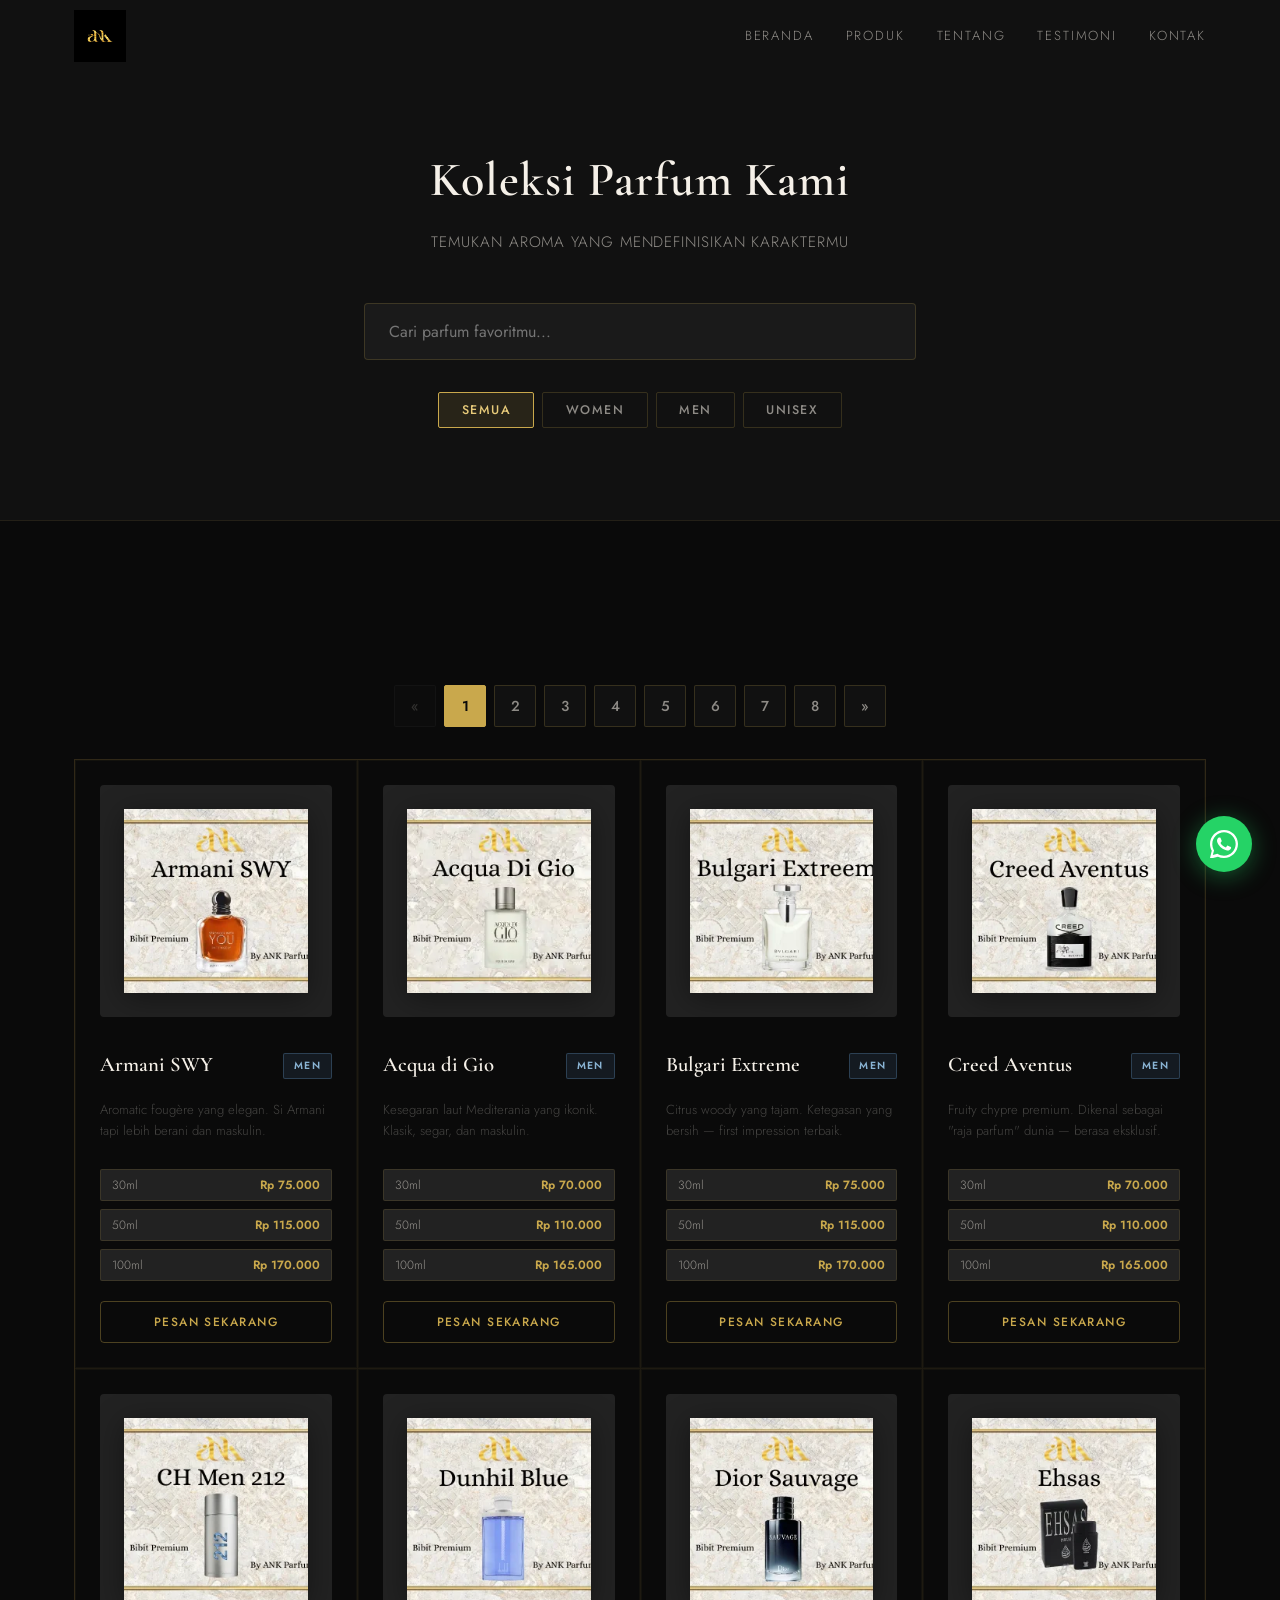
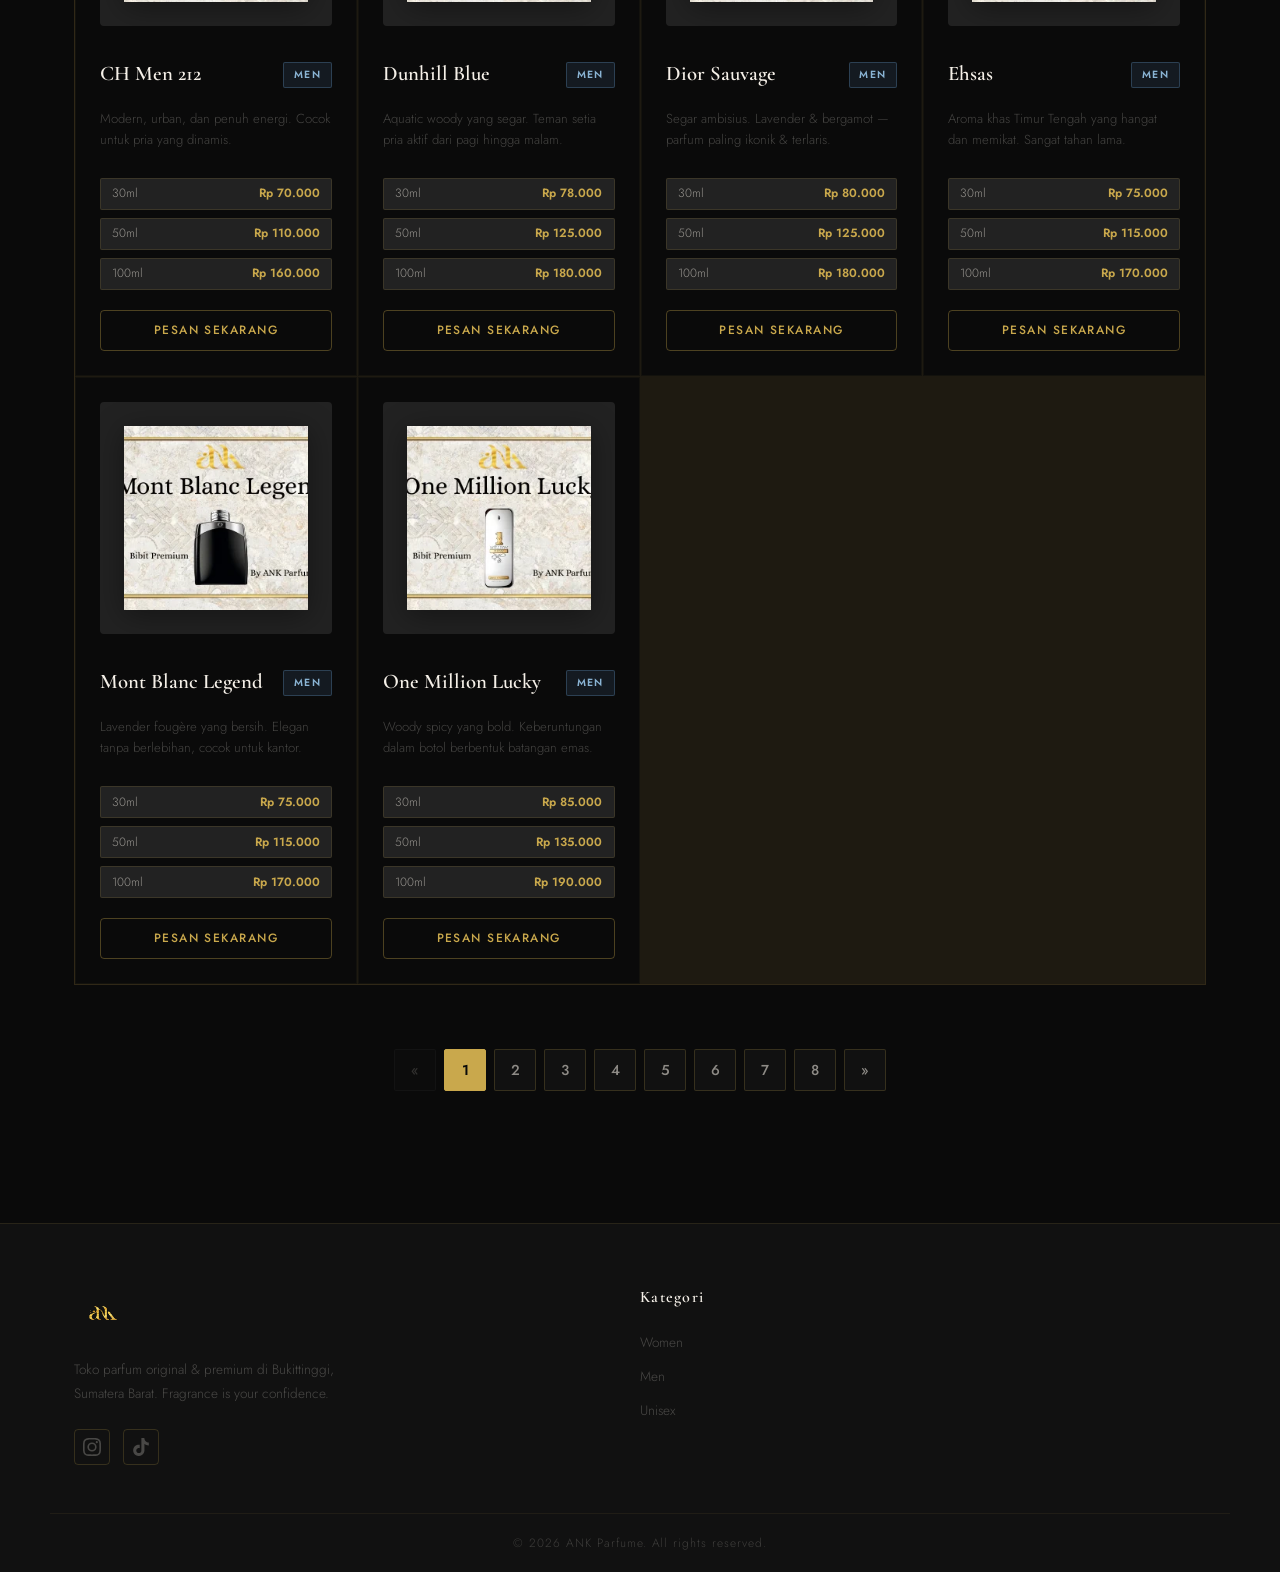
==== produk.html @ 5ca5bae2 "commit" ====
<!doctype html>
<html lang="id">
  <head>
    <meta charset="UTF-8" />
    <meta name="viewport" content="width=device-width, initial-scale=1.0" />
    <title>Katalog Produk | ANK Parfume Bukittinggi</title>
    <meta
      name="description"
      content="Katalog lengkap parfum original & premium di ANK Parfume Bukittinggi. Temukan aroma branded favoritmu untuk Pria, Wanita, dan Unisex. COD Bukittinggi!"
    />
    <meta
      name="keywords"
      content="katalog parfum bukittinggi, list harga parfum ank parfume, parfum pria bukittinggi, parfum wanita bukittinggi, parfum unisex bukittinggi, branded perfume bukittinggi"
    />
    <link rel="canonical" href="https://ank-parfume.netlify.app/produk.html" />

    <!-- Open Graph -->
    <meta property="og:type" content="website" />
    <meta property="og:title" content="Katalog Produk | ANK Parfume Bukittinggi" />
    <meta property="og:description" content="Koleksi lengkap parfum branded & premium. Cari aroma favoritmu dan pesan via WhatsApp hari ini!" />
    <meta property="og:url" content="https://ank-parfume.netlify.app/produk.html" />
    <meta property="og:image" content="https://ank-parfume.netlify.app/img/ankparfume.webp" />

    <!-- Structured Data: ItemList (Product Catalog) -->
    <script type="application/ld+json">
      {
        "@context": "https://schema.org",
        "@type": "ItemList",
        "name": "Koleksi Parfum ANK Parfume",
        "description": "Daftar parfum premium dan branded tersedia di Bukittinggi.",
        "url": "https://ank-parfume.netlify.app/produk.html",
        "numberOfItems": 74,
        "itemListElement": [
          {
            "@type": "ListItem",
            "position": 1,
            "name": "Parfum Pria"
          },
          {
            "@type": "ListItem",
            "position": 2,
            "name": "Parfum Wanita"
          },
          {
            "@type": "ListItem",
            "position": 3,
            "name": "Parfum Unisex"
          }
        ]
      }
    </script>

    <link rel="icon" href="img/ankparfume.webp" />

    <!-- Google Fonts -->
    <link rel="preconnect" href="https://fonts.googleapis.com" />
    <link rel="preconnect" href="https://fonts.gstatic.com" crossorigin />
    <link
      href="https://fonts.googleapis.com/css2?family=Cormorant+Garamond:ital,wght@0,300;0,400;0,600;0,700;1,300;1,400&family=Jost:wght@300;400;500;600&display=swap"
      rel="stylesheet"
    />

    <link rel="stylesheet" href="style.css" />
    <style>
      .catalog-hero {
        padding: 140px 0 60px;
        text-align: center;
        background: var(--black-2);
        border-bottom: 1px solid rgba(201, 168, 76, 0.1);
      }
      .search-container {
        max-width: 600px;
        margin: 2rem auto;
        padding: 0 24px;
        position: relative;
      }
      .search-input {
        width: 100%;
        padding: 1rem 1.5rem;
        background: var(--black-3);
        border: 1px solid rgba(201, 168, 76, 0.2);
        border-radius: var(--radius);
        color: var(--white);
        font-family: var(--font-body);
        font-size: 1rem;
        transition: all var(--transition);
      }
      .search-input:focus {
        outline: none;
        border-color: var(--gold);
        box-shadow: 0 0 15px rgba(201, 168, 76, 0.15);
      }
      .catalog-filters {
        justify-content: center;
        margin-bottom: 2rem;
      }
      .no-results {
        text-align: center;
        padding: 4rem 2rem;
        color: var(--white-mute);
        font-style: italic;
      }
      /* Ensure images fit well */
      .produk-card-img-wrapper {
        position: relative;
        width: 100%;
        aspect-ratio: 1/1;
        overflow: hidden;
        background: var(--black-4);
        margin-bottom: 1rem;
        border-radius: var(--radius);
      }
      .produk-img {
        width: 100%;
        height: 100%;
        object-fit: cover;
        transition: transform 0.6s cubic-bezier(0.4, 0, 0.2, 1);
      }
      .produk-card:hover .produk-img {
        transform: scale(1.1);
      }
    </style>
  </head>
  <body>
    <!-- ===== FLOATING WA BUTTON ===== -->
    <a
      href="https://wa.me/6282169856049?text=Halo%20ANK%20Parfume%2C%20saya%20ingin%20tanya%20tentang%20parfum%20yang%20tersedia."
      class="wa-float"
      target="_blank"
      rel="noopener"
      aria-label="Chat WhatsApp ANK Parfume"
    >
      <svg viewBox="0 0 24 24" fill="currentColor" aria-hidden="true">
        <path d="M17.472 14.382c-.297-.149-1.758-.867-2.03-.967-.273-.099-.471-.148-.67.15-.197.297-.767.966-.94 1.164-.173.199-.347.223-.644.075-.297-.15-1.255-.463-2.39-1.475-.883-.788-1.48-1.761-1.653-2.059-.173-.297-.018-.458.13-.606.134-.133.298-.347.446-.52.149-.174.198-.298.298-.497.099-.198.05-.371-.025-.52-.075-.149-.669-1.612-.916-2.207-.242-.579-.487-.5-.669-.51-.173-.008-.371-.01-.57-.01-.198 0-.52.074-.792.372-.272.297-1.04 1.016-1.04 2.479 0 1.462 1.065 2.875 1.213 3.074.149.198 2.096 3.2 5.077 4.487.709.306 1.262.489 1.694.625.712.227 1.36.195 1.871.118.571-.085 1.758-.719 2.006-1.413.248-.694.248-1.289.173-1.413-.074-.124-.272-.198-.57-.347z"/>
        <path d="M12 0C5.373 0 0 5.373 0 12c0 2.119.553 4.107 1.522 5.836L.057 23.882a.5.5 0 0 0 .608.61l6.163-1.595A11.945 11.945 0 0 0 12 24c6.627 0 12-5.373 12-12S18.627 0 12 0zm0 22c-1.93 0-3.73-.518-5.282-1.42l-.378-.22-3.918 1.014 1.04-3.797-.242-.39A9.951 9.951 0 0 1 2 12C2 6.477 6.477 2 12 2s10 4.477 10 10-4.477 10-10 10z"/>
      </svg>
    </a>

    <!-- ===== NAVBAR ===== -->
    <header class="navbar" id="navbar">
      <div class="nav-container">
        <a href="index.html" class="nav-logo" aria-label="ANK Parfume Home">
          <img src="img/ankparfume.webp" alt="ANK Parfume Logo" class="logo-img" width="90" height="90" />
        </a>
        <nav class="nav-links" id="navLinks" aria-label="Menu utama">
          <a href="index.html#beranda" class="nav-link">Beranda</a>
          <a href="produk.html" class="nav-link active-nav">Produk</a>
          <a href="index.html#tentang" class="nav-link">Tentang</a>
          <a href="index.html#testimoni" class="nav-link">Testimoni</a>
          <a href="index.html#kontak" class="nav-link">Kontak</a>
        </nav>
        <button class="hamburger" id="hamburger" aria-label="Toggle menu" aria-expanded="false">
          <span></span><span></span><span></span>
        </button>
      </div>
    </header>

    <main>
      <!-- Catalog Header -->
      <section class="catalog-hero">
        <div class="container">
          <h1 class="section-title reveal">Koleksi Parfum Kami</h1>
          <p class="section-sub reveal">Temukan aroma yang mendefinisikan karaktermu</p>
          
          <div class="search-container reveal">
            <input type="text" id="searchInput" class="search-input" placeholder="Cari parfum favoritmu..." aria-label="Cari produk" />
          </div>

          <div class="filter-tabs catalog-filters reveal" role="tablist">
            <button class="tab active" data-filter="all" role="tab" aria-selected="true">Semua</button>
            <button class="tab" data-filter="women" role="tab" aria-selected="false">Women</button>
            <button class="tab" data-filter="men" role="tab" aria-selected="false">Men</button>
            <button class="tab" data-filter="unisex" role="tab" aria-selected="false">Unisex</button>
          </div>
        </div>
      </section>

      <!-- Products Grid -->
      <section class="produk">
        <div class="container">
          <div id="paginationContainer" class="pagination-container reveal"></div>
          <div class="produk-grid" id="produkGrid">
            <!-- Injected by products.js & script.js -->
          </div>
          <div id="paginationContainer" class="pagination-container reveal"></div>
        </div>
      </section>
    </main>

    <!-- ===== FOOTER ===== -->
    <footer class="footer">
      <div class="container footer-inner">
        <div class="footer-brand">
          <img src="img/ankparfume.webp" alt="ANK Parfume Logo" class="logo-img footer-logo-img" width="80" height="80" />
          <p>Toko parfum original & premium di Bukittinggi, Sumatera Barat. Fragrance is your confidence.</p>
          <div class="footer-sosmed">
            <a href="https://instagram.com/ANK_Parfume" target="_blank" rel="noopener"><svg viewBox="0 0 24 24" fill="currentColor" width="18" height="18"><path d="M12 2.163c3.204 0 3.584.012 4.85.07 3.252.148 4.771 1.691 4.919 4.919.058 1.265.069 1.645.069 4.849 0 3.205-.012 3.584-.069 4.849-.149 3.225-1.664 4.771-4.919 4.919-1.266.058-1.644.07-4.85.07-3.204 0-3.584-.012-4.849-.07-3.26-.149-4.771-1.699-4.919-4.92-.058-1.265-.07-1.644-.07-4.849 0-3.204.013-3.583.07-4.849.149-3.227 1.664-4.771 4.919-4.919 1.266-.057 1.645-.069 4.849-.069zM12 0C8.741 0 8.333.014 7.053.072 2.695.272.273 2.69.073 7.052.014 8.333 0 8.741 0 12c0 3.259.014 3.668.072 4.948.2 4.358 2.618 6.78 6.98 6.98C8.333 23.986 8.741 24 12 24c3.259 0 3.668-.014 4.948-.072 4.354-.2 6.782-2.618 6.979-6.98.059-1.28.073-1.689.073-4.948 0-3.259-.014-3.667-.072-4.947-.196-4.354-2.617-6.78-6.979-6.98C15.668.014 15.259 0 12 0zm0 5.838a6.162 6.162 0 1 0 0 12.324 6.162 6.162 0 0 0 0-12.324zM12 16a4 4 0 1 1 0-8 4 4 0 0 1 0 8zm6.406-11.845a1.44 1.44 0 1 0 0 2.881 1.44 1.44 0 0 0 0-2.881z"/></svg></a>
            <a href="https://www.tiktok.com/@ank_parfume" target="_blank" rel="noopener"><svg viewBox="0 0 24 24" fill="currentColor" width="18" height="18"><path d="M12.525.02c1.31-.02 2.61-.01 3.91-.02.08 1.53.63 3.09 1.75 4.17 1.12 1.11 2.7 1.62 4.24 1.79v4.03c-1.44-.05-2.89-.35-4.2-.97-.57-.26-1.1-.59-1.62-.93-.01 2.92.01 5.84-.02 8.75-.08 1.4-.54 2.79-1.35 3.94-1.31 1.92-3.58 3.17-5.91 3.21-1.43.08-2.86-.31-4.08-1.03-2.02-1.19-3.44-3.37-3.65-5.71-.02-.5-.03-1-.01-1.49.18-1.9 1.12-3.72 2.58-4.96 1.66-1.44 3.98-2.13 6.15-1.72.02 1.48-.04 2.96-.04 4.44-.99-.32-2.15-.23-3.02.37-.63.41-1.11 1.04-1.36 1.75-.21.51-.15 1.07-.14 1.61.24 1.64 1.82 3.02 3.5 2.87 1.12-.01 2.19-.66 2.77-1.61.19-.33.4-.67.41-1.06.1-1.79.06-3.57.07-5.36.01-4.03-.01-8.05.02-12.07z"/></svg></a>
          </div>
        </div>
        <div class="footer-links">
          <h4>Kategori</h4>
          <nav>
            <a href="produk.html?filter=women">Women</a>
            <a href="produk.html?filter=men">Men</a>
            <a href="produk.html?filter=unisex">Unisex</a>
          </nav>
        </div>
      </div>
      <div class="footer-bottom">
        <p>© <span id="year"></span> ANK Parfume. All rights reserved.</p>
      </div>
    </footer>

    <!-- Scripts -->
    <script src="products.js"></script>
    <script src="script.js"></script>
  </body>
</html>
---- style.css ----
/* =====================================================
   ANK PARFUME — style.css
   Dark Luxury Aesthetic: Black × Gold
   Fonts: Cormorant Garamond (display) + Jost (body)
   ===================================================== */

/* ---------- CSS RESET & VARIABLES ---------- */
*,
*::before,
*::after {
  box-sizing: border-box;
  margin: 0;
  padding: 0;
}

:root {
  --black: #0a0a0a;
  --black-2: #111111;
  --black-3: #1a1a1a;
  --black-4: #222222;
  --gold: #c9a84c;
  --gold-light: #e8cb7a;
  --gold-dim: #8a7035;
  --gold-pale: rgba(201, 168, 76, 0.12);
  --white: #f5f0e8;
  --white-dim: rgba(245, 240, 232, 0.55);
  --white-mute: rgba(245, 240, 232, 0.25);
  --text: #d4cbbf;
  --radius: 4px;
  --transition: 0.35s cubic-bezier(0.4, 0, 0.2, 1);
  --font-display: "Cormorant Garamond", serif;
  --font-body: "Jost", sans-serif;
  --nav-h: 72px;
}

html {
  scroll-behavior: smooth;
  font-size: 16px;
}

body {
  background-color: var(--black);
  color: var(--text);
  font-family: var(--font-body);
  font-weight: 300;
  line-height: 1.7;
  overflow-x: hidden;
  -webkit-font-smoothing: antialiased;
}

img {
  display: block;
  max-width: 100%;
  height: auto;
}
a {
  color: inherit;
  text-decoration: none;
}
ul {
  list-style: none;
}
button {
  font-family: var(--font-body);
  cursor: pointer;
  border: none;
  background: none;
}

/* ---------- CONTAINER ---------- */
.container {
  width: 100%;
  max-width: 1180px;
  margin: 0 auto;
  padding: 0 24px;
}

/* ---------- SECTION TITLES ---------- */
.section-title {
  font-family: var(--font-display);
  font-size: clamp(2rem, 4vw, 3rem);
  font-weight: 600;
  color: var(--white);
  letter-spacing: 0.02em;
  margin-bottom: 0.5rem;
}
.section-sub {
  color: var(--white-dim);
  font-size: 0.95rem;
  letter-spacing: 0.06em;
  text-transform: uppercase;
  margin-bottom: 3rem;
}

/* ============================================================
   NAVBAR
   ============================================================ */
.navbar {
  position: fixed;
  top: 0;
  left: 0;
  right: 0;
  z-index: 900;
  height: var(--nav-h);
  transition:
    background var(--transition),
    box-shadow var(--transition);
}
.navbar.scrolled {
  background: rgba(10, 10, 10, 0.92);
  backdrop-filter: blur(16px);
  -webkit-backdrop-filter: blur(16px);
  box-shadow: 0 1px 0 rgba(201, 168, 76, 0.18);
}
.nav-container {
  max-width: 1180px;
  margin: 0 auto;
  padding: 0 24px;
  height: 100%;
  display: flex;
  align-items: center;
  gap: 2rem;
}
.nav-logo {
  flex-shrink: 0;
  display: flex;
  align-items: center;
}
.logo-img {
  height: 52px;
  width: auto;
  object-fit: contain;
  mix-blend-mode: lighten;
  transition:
    opacity var(--transition),
    transform var(--transition);
  display: block;
}
.nav-logo:hover .logo-img {
  opacity: 0.85;
  transform: scale(1.03);
}
.footer-logo-img {
  height: 58px;
  margin-bottom: 0.75rem;
}

.logo-ank {
  font-family: var(--font-display);
  font-weight: 700;
  font-size: 1.6rem;
  letter-spacing: 0.12em;
  background: linear-gradient(
    135deg,
    var(--gold-light),
    var(--gold),
    var(--gold-dim)
  );
  -webkit-background-clip: text;
  -webkit-text-fill-color: transparent;
  background-clip: text;
}
.logo-parfume {
  font-family: var(--font-body);
  font-weight: 300;
  font-size: 0.9rem;
  letter-spacing: 0.25em;
  text-transform: uppercase;
  color: var(--white-dim);
}
.nav-links {
  display: flex;
  align-items: center;
  gap: 2rem;
  margin-left: auto;
}
.nav-link {
  font-size: 0.82rem;
  letter-spacing: 0.14em;
  text-transform: uppercase;
  color: var(--white-dim);
  position: relative;
  transition: color var(--transition);
}
.nav-link::after {
  content: "";
  position: absolute;
  bottom: -4px;
  left: 0;
  width: 0;
  height: 1px;
  background: var(--gold);
  transition: width var(--transition);
}
.nav-link:hover {
  color: var(--gold-light);
}
.nav-link:hover::after {
  width: 100%;
}

.btn-wa-nav {
  display: flex;
  align-items: center;
  gap: 0.5rem;
  background: var(--gold);
  color: var(--black);
  font-size: 0.78rem;
  font-weight: 600;
  letter-spacing: 0.1em;
  text-transform: uppercase;
  padding: 0.55rem 1.2rem;
  border-radius: var(--radius);
  transition:
    background var(--transition),
    transform var(--transition);
  white-space: nowrap;
}
.btn-wa-nav:hover {
  background: var(--gold-light);
  transform: translateY(-1px);
}

/* Hamburger */
.hamburger {
  display: none;
  flex-direction: column;
  gap: 5px;
  padding: 4px;
  margin-left: auto;
}
.hamburger span {
  display: block;
  width: 24px;
  height: 1.5px;
  background: var(--gold);
  transition: var(--transition);
}
.hamburger.open span:nth-child(1) {
  transform: translateY(6.5px) rotate(45deg);
}
.hamburger.open span:nth-child(2) {
  opacity: 0;
}
.hamburger.open span:nth-child(3) {
  transform: translateY(-6.5px) rotate(-45deg);
}

/* ============================================================
   HERO
   ============================================================ */
.hero {
  position: relative;
  min-height: 100svh;
  display: flex;
  align-items: center;
  justify-content: center;
  overflow: hidden;
  padding: var(--nav-h) 24px 80px;
}
.hero-bg {
  position: absolute;
  inset: 0;
  pointer-events: none;
}
.hero-orb {
  position: absolute;
  border-radius: 50%;
  filter: blur(80px);
  opacity: 0.35;
}
.hero-orb-1 {
  width: 55vw;
  height: 55vw;
  top: -10%;
  left: -15%;
  background: radial-gradient(circle, #3b2a0a 0%, transparent 70%);
}
.hero-orb-2 {
  width: 45vw;
  height: 45vw;
  bottom: -10%;
  right: -10%;
  background: radial-gradient(circle, #1e1205 0%, transparent 70%);
}
.hero-grain {
  position: absolute;
  inset: 0;
  background-image: url("data:image/svg+xml,%3Csvg viewBox='0 0 256 256' xmlns='http://www.w3.org/2000/svg'%3E%3Cfilter id='noise'%3E%3CfeTurbulence type='fractalNoise' baseFrequency='0.9' numOctaves='4' stitchTiles='stitch'/%3E%3C/filter%3E%3Crect width='100%25' height='100%25' filter='url(%23noise)' opacity='0.04'/%3E%3C/svg%3E");
  background-size: 200px 200px;
  opacity: 0.5;
}

.hero-content {
  position: relative;
  z-index: 2;
  text-align: center;
  max-width: 800px;
}
.hero-eyebrow {
  font-size: 0.78rem;
  letter-spacing: 0.3em;
  text-transform: uppercase;
  color: var(--gold);
  margin-bottom: 1.5rem;
}
.hero-title {
  font-family: var(--font-display);
  font-size: clamp(2.8rem, 7vw, 5.5rem);
  font-weight: 600;
  line-height: 1.1;
  color: var(--white);
  letter-spacing: -0.01em;
  margin-bottom: 1.5rem;
}
.hero-title em {
  font-style: italic;
  background: linear-gradient(135deg, var(--gold-light), var(--gold));
  -webkit-background-clip: text;
  -webkit-text-fill-color: transparent;
  background-clip: text;
}
.hero-sub {
  font-size: 1rem;
  line-height: 1.8;
  color: var(--white-dim);
  margin-bottom: 2.5rem;
  max-width: 560px;
  margin-left: auto;
  margin-right: auto;
}
.hero-cta {
  display: flex;
  gap: 1rem;
  justify-content: center;
  flex-wrap: wrap;
}

/* Buttons */
.btn-primary {
  display: inline-block;
  background: linear-gradient(135deg, var(--gold-light), var(--gold));
  color: var(--black);
  font-family: var(--font-body);
  font-size: 0.82rem;
  font-weight: 600;
  letter-spacing: 0.14em;
  text-transform: uppercase;
  padding: 0.85rem 2.2rem;
  border-radius: var(--radius);
  transition:
    transform var(--transition),
    box-shadow var(--transition);
  box-shadow: 0 4px 24px rgba(201, 168, 76, 0.25);
}
.btn-primary:hover {
  transform: translateY(-2px);
  box-shadow: 0 8px 32px rgba(201, 168, 76, 0.4);
}
.btn-outline {
  display: inline-flex;
  align-items: center;
  gap: 0.5rem;
  border: 1px solid rgba(201, 168, 76, 0.4);
  color: var(--gold-light);
  font-size: 0.82rem;
  font-weight: 500;
  letter-spacing: 0.14em;
  text-transform: uppercase;
  padding: 0.85rem 2.2rem;
  border-radius: var(--radius);
  transition:
    border-color var(--transition),
    background var(--transition),
    transform var(--transition);
}
.btn-outline:hover {
  border-color: var(--gold);
  background: var(--gold-pale);
  transform: translateY(-2px);
}

.hero-scroll-hint {
  position: absolute;
  bottom: 2rem;
  left: 50%;
  transform: translateX(-50%);
  display: flex;
  flex-direction: column;
  align-items: center;
  gap: 0.5rem;
  opacity: 0.4;
}
.hero-scroll-hint span {
  font-size: 0.65rem;
  letter-spacing: 0.25em;
  text-transform: uppercase;
  color: var(--gold);
}
.scroll-line {
  width: 1px;
  height: 40px;
  background: linear-gradient(to bottom, var(--gold), transparent);
  animation: scrollPulse 2s ease-in-out infinite;
}
@keyframes scrollPulse {
  0%,
  100% {
    opacity: 1;
    transform: scaleY(1);
  }
  50% {
    opacity: 0.3;
    transform: scaleY(0.5);
  }
}

/* ============================================================
   USP
   ============================================================ */
.usp {
  padding: 100px 0;
  background: var(--black-2);
  border-top: 1px solid rgba(201, 168, 76, 0.08);
  border-bottom: 1px solid rgba(201, 168, 76, 0.08);
}
.usp-grid {
  display: grid;
  grid-template-columns: repeat(auto-fit, minmax(220px, 1fr));
  gap: 1.5px;
  background: rgba(201, 168, 76, 0.08);
  border: 1px solid rgba(201, 168, 76, 0.08);
}
.usp-card {
  background: var(--black-2);
  padding: 2.5rem 2rem;
  text-align: center;
  transition: background var(--transition);
  position: relative;
  overflow: hidden;
}
.usp-card::before {
  content: "";
  position: absolute;
  top: 0;
  left: 0;
  right: 0;
  height: 1px;
  background: linear-gradient(90deg, transparent, var(--gold), transparent);
  transform: scaleX(0);
  transition: transform 0.5s ease;
}
.usp-card:hover {
  background: var(--black-3);
}
.usp-card:hover::before {
  transform: scaleX(1);
}
.usp-icon {
  font-size: 1.8rem;
  color: var(--gold);
  margin-bottom: 1rem;
  display: block;
  transition: transform var(--transition);
}
.usp-card:hover .usp-icon {
  transform: scale(1.2) rotate(15deg);
}
.usp-card h3 {
  font-family: var(--font-display);
  font-size: 1.35rem;
  font-weight: 600;
  color: var(--white);
  margin-bottom: 0.75rem;
}
.usp-card p {
  font-size: 0.88rem;
  color: var(--white-dim);
  line-height: 1.7;
}

/* ============================================================
   PRODUK
   ============================================================ */
.produk {
  padding: 100px 0;
  background: var(--black);
}

.filter-tabs {
  display: flex;
  gap: 0.5rem;
  margin-bottom: 3rem;
  flex-wrap: wrap;
}
.tab {
  padding: 0.5rem 1.4rem;
  font-size: 0.78rem;
  font-weight: 500;
  letter-spacing: 0.12em;
  text-transform: uppercase;
  color: var(--white-dim);
  border: 1px solid rgba(201, 168, 76, 0.2);
  border-radius: 2px;
  transition: all var(--transition);
}
.tab:hover,
.tab.active {
  background: var(--gold-pale);
  border-color: var(--gold);
  color: var(--gold-light);
}

.produk-grid {
  display: grid;
  grid-template-columns: repeat(auto-fill, minmax(280px, 1fr));
  gap: 1px;
  background: rgba(201, 168, 76, 0.1);
  border: 1px solid rgba(201, 168, 76, 0.1);
}

/* Product Card */
.produk-card {
  background: var(--black);
  padding: 1.5rem;
  display: flex;
  flex-direction: column;
  gap: 1.25rem;
  transition: all var(--transition);
  position: relative;
  overflow: hidden;
  border: 1px solid rgba(201, 168, 76, 0.05);
}

.produk-card-img-wrapper {
  position: relative;
  width: 100%;
  aspect-ratio: 1/1;
  overflow: hidden;
  background: var(--black-2);
  border-radius: 4px;
}

.produk-img {
  width: 100%;
  height: 100%;
  object-fit: contain; /* Contain to keep the aesthetic of the perfume bottles */
  padding: 1.5rem;
  transition: transform 0.6s cubic-bezier(0.4, 0, 0.2, 1);
  filter: drop-shadow(0 5px 15px rgba(0,0,0,0.4));
}

.produk-card:hover .produk-img {
  transform: scale(1.1);
}
.produk-card::after {
  content: "";
  position: absolute;
  inset: 0;
  background: linear-gradient(135deg, rgba(201, 168, 76, 0.04), transparent);
  opacity: 0;
  transition: opacity var(--transition);
}
.produk-card:hover {
  background: var(--black-3);
}
.produk-card:hover::after {
  opacity: 1;
}

@keyframes cardIn {
  to {
    opacity: 1;
    transform: translateY(0);
  }
}

.produk-card-header {
  display: flex;
  justify-content: space-between;
  align-items: flex-start;
  gap: 1rem;
}
.produk-badge {
  font-size: 0.65rem;
  font-weight: 600;
  letter-spacing: 0.14em;
  text-transform: uppercase;
  padding: 0.2rem 0.6rem;
  border-radius: 2px;
  flex-shrink: 0;
}
.badge-women {
  background: rgba(201, 168, 76, 0.12);
  color: var(--gold);
  border: 1px solid rgba(201, 168, 76, 0.3);
}
.badge-men {
  background: rgba(100, 150, 200, 0.12);
  color: #8ab4d4;
  border: 1px solid rgba(100, 150, 200, 0.3);
}
.badge-unisex {
  background: rgba(150, 200, 130, 0.12);
  color: #a8d4a0;
  border: 1px solid rgba(150, 200, 130, 0.3);
}

.produk-name {
  font-family: var(--font-display);
  font-size: 1.3rem;
  font-weight: 600;
  color: var(--white);
  line-height: 1.2;
  flex: 1;
}
.produk-desc {
  font-size: 0.82rem;
  color: var(--white-mute);
  line-height: 1.6;
  margin-bottom: 0.5rem;
  display: -webkit-box;
  -webkit-line-clamp: 2;
  line-clamp: 2;
  -webkit-box-orient: vertical;
  overflow: hidden;
}

.produk-prices {
  display: flex;
  flex-direction: column;
  gap: 0.5rem;
}

.price-pill {
  font-size: 0.8rem;
  color: var(--white-dim);
  display: flex;
  justify-content: space-between;
  border-bottom: 1px dotted rgba(201, 168, 76, 0.15);
  padding-bottom: 0.25rem;
}

.price-pill strong {
  color: var(--gold);
  font-weight: 600;
}

.btn-wa-card {
  margin-top: auto;
  padding: 0.8rem;
  background: var(--black-3);
  color: var(--white);
  border: 1px solid rgba(201, 168, 76, 0.2);
  text-align: center;
  font-size: 0.75rem;
  font-weight: 600;
  text-transform: uppercase;
  letter-spacing: 0.15em;
  transition: all var(--transition);
}

.btn-wa-card:hover {
  background: var(--gold);
  color: var(--black);
  border-color: var(--gold);
}

.produk-prices {
  display: flex;
  gap: 0.5rem;
  flex-wrap: wrap;
}
.price-pill {
  font-size: 0.75rem;
  padding: 0.3rem 0.7rem;
  background: var(--black-4);
  border: 1px solid rgba(201, 168, 76, 0.15);
  border-radius: 2px;
  color: var(--white-dim);
  white-space: nowrap;
}
.price-pill strong {
  color: var(--gold);
  font-weight: 600;
}

.btn-wa-card {
  display: inline-flex;
  align-items: center;
  justify-content: center;
  gap: 0.5rem;
  background: transparent;
  color: var(--gold);
  font-family: var(--font-body);
  font-size: 0.75rem;
  font-weight: 500;
  letter-spacing: 0.12em;
  text-transform: uppercase;
  border: 1px solid rgba(201, 168, 76, 0.35);
  padding: 0.6rem 1rem;
  border-radius: var(--radius);
  cursor: pointer;
  transition: all var(--transition);
  margin-top: auto;
  width: 100%;
  text-align: center;
}
.btn-wa-card:hover {
  background: var(--gold-pale);
  border-color: var(--gold);
  transform: translateY(-2px);
}

.katalog-note {
  margin-top: 3rem;
  text-align: center;
  font-size: 0.88rem;
  color: var(--white-mute);
}
.katalog-note a {
  color: var(--gold);
  text-decoration: underline;
  text-underline-offset: 3px;
}

/* ============================================================
   TENTANG
   ============================================================ */
.tentang {
  padding: 100px 0;
  background: var(--black-2);
  border-top: 1px solid rgba(201, 168, 76, 0.08);
  border-bottom: 1px solid rgba(201, 168, 76, 0.08);
}
.tentang-inner {
  display: grid;
  grid-template-columns: 1fr 1.2fr;
  gap: 5rem;
  align-items: center;
}
.tentang-visual {
  position: relative;
  height: 420px;
}
.tentang-frame {
  width: 100%;
  height: 100%;
  border: 1px solid rgba(201, 168, 76, 0.2);
  display: flex;
  align-items: center;
  justify-content: center;
  position: relative;
  overflow: hidden;
}
.tentang-frame::before {
  content: "";
  position: absolute;
  inset: 0;
  background:
    linear-gradient(135deg, rgba(201, 168, 76, 0.06) 0%, transparent 60%),
    radial-gradient(
      ellipse at 30% 70%,
      rgba(201, 168, 76, 0.08) 0%,
      transparent 60%
    );
}
.tentang-orb {
  position: absolute;
  width: 200px;
  height: 200px;
  border-radius: 50%;
  background: radial-gradient(
    circle,
    rgba(201, 168, 76, 0.15) 0%,
    transparent 70%
  );
  animation: orbFloat 8s ease-in-out infinite;
}
@keyframes orbFloat {
  0%,
  100% {
    transform: translateY(0) scale(1);
  }
  50% {
    transform: translateY(-20px) scale(1.05);
  }
}
.tentang-quote {
  position: relative;
  font-family: var(--font-display);
  font-size: 1.3rem;
  font-style: italic;
  color: var(--gold);
  letter-spacing: 0.05em;
  text-align: center;
  padding: 2rem;
  z-index: 1;
}
.tentang-lead {
  font-size: 1.05rem;
  line-height: 1.8;
  color: var(--white-dim);
  margin-bottom: 1.5rem;
}
.tentang-lead strong,
.tentang-text p strong {
  color: var(--gold-light);
  font-weight: 500;
}
.tentang-text p {
  font-size: 0.9rem;
  color: var(--white-mute);
  margin-bottom: 1.2rem;
}
.tentang-list {
  display: flex;
  flex-direction: column;
  gap: 0.7rem;
  margin-top: 1.5rem;
}
.tentang-list li {
  font-size: 0.88rem;
  color: var(--white-dim);
  padding-left: 0.5rem;
}

/* ============================================================
   TESTIMONI
   ============================================================ */
.testimoni {
  padding: 100px 0;
  background: var(--black);
}
.testi-grid {
  display: grid;
  grid-template-columns: repeat(auto-fill, minmax(300px, 1fr));
  gap: 1px;
  background: rgba(201, 168, 76, 0.08);
  border: 1px solid rgba(201, 168, 76, 0.08);
}
.testi-card {
  background: var(--black);
  padding: 2.5rem 2rem;
  display: flex;
  flex-direction: column;
  gap: 1rem;
  transition: background var(--transition);
}
.testi-card:hover {
  background: var(--black-2);
}
.testi-stars {
  color: var(--gold);
  font-size: 1rem;
  letter-spacing: 0.1em;
}
.testi-card blockquote {
  font-size: 0.9rem;
  color: var(--white-dim);
  line-height: 1.8;
  font-style: italic;
  flex: 1;
}
.testi-card footer {
  display: flex;
  flex-direction: column;
  gap: 0.2rem;
  padding-top: 1rem;
  border-top: 1px solid rgba(201, 168, 76, 0.1);
}
.testi-card footer strong {
  color: var(--white);
  font-size: 0.88rem;
}
.testi-card footer span {
  color: var(--gold-dim);
  font-size: 0.78rem;
  letter-spacing: 0.1em;
  text-transform: uppercase;
}

/* ============================================================
   KONTAK
   ============================================================ */
.kontak {
  padding: 100px 0;
  background: var(--black-2);
  border-top: 1px solid rgba(201, 168, 76, 0.08);
}
.kontak-inner {
  display: grid;
  grid-template-columns: 1fr 1.4fr;
  gap: 4rem;
  align-items: start;
  margin-top: 1rem;
}
.kontak-info {
  display: flex;
  flex-direction: column;
  gap: 1.8rem;
}
.kontak-item {
  display: flex;
  gap: 1.2rem;
  align-items: flex-start;
}
.kontak-icon {
  font-size: 1.4rem;
  line-height: 1;
  flex-shrink: 0;
  margin-top: 0.1rem;
}
.kontak-item strong {
  display: block;
  color: var(--gold);
  font-size: 0.78rem;
  font-weight: 600;
  letter-spacing: 0.15em;
  text-transform: uppercase;
  margin-bottom: 0.3rem;
}
.kontak-item p {
  font-size: 0.9rem;
  color: var(--white-dim);
  line-height: 1.6;
}
.kontak-item a {
  color: var(--gold-light);
  text-decoration: underline;
  text-underline-offset: 3px;
}

.kontak-sosmed {
  display: flex;
  gap: 0.8rem;
  flex-wrap: wrap;
}
.sosmed-btn {
  display: inline-flex;
  align-items: center;
  gap: 0.5rem;
  font-size: 0.8rem;
  font-weight: 500;
  letter-spacing: 0.08em;
  padding: 0.55rem 1rem;
  border-radius: var(--radius);
  border: 1px solid rgba(201, 168, 76, 0.2);
  color: var(--white-dim);
  transition: all var(--transition);
}
.sosmed-btn:hover {
  border-color: var(--gold);
  color: var(--gold-light);
  background: var(--gold-pale);
}

.btn-wa-big {
  display: flex;
  align-items: center;
  justify-content: center;
  gap: 0.75rem;
  background: linear-gradient(135deg, var(--gold-light), var(--gold));
  color: var(--black);
  font-size: 0.88rem;
  font-weight: 700;
  letter-spacing: 0.12em;
  text-transform: uppercase;
  padding: 1rem 2rem;
  border-radius: var(--radius);
  transition:
    transform var(--transition),
    box-shadow var(--transition);
  box-shadow: 0 4px 24px rgba(201, 168, 76, 0.3);
  margin-top: 0.5rem;
}
.btn-wa-big:hover {
  transform: translateY(-2px);
  box-shadow: 0 8px 36px rgba(201, 168, 76, 0.5);
}

.kontak-map {
  border: 1px solid rgba(201, 168, 76, 0.15);
  overflow: hidden;
  line-height: 0;
}
.kontak-map iframe {
  display: block;
  filter: grayscale(50%) invert(92%) hue-rotate(180deg);
}

/* ============================================================
   FOOTER
   ============================================================ */
.footer {
  background: var(--black-2);
  border-top: 1px solid rgba(201, 168, 76, 0.12);
  padding: 60px 0 0;
}
.footer-inner {
  display: grid;
  grid-template-columns: 2fr 1fr 1fr;
  gap: 3rem;
  padding-bottom: 3rem;
  border-bottom: 1px solid rgba(201, 168, 76, 0.08);
}
.footer-brand .logo-ank {
  font-size: 1.4rem;
}
.footer-brand .logo-parfume {
  font-size: 0.8rem;
}
.footer-brand p {
  font-size: 0.85rem;
  color: var(--white-mute);
  line-height: 1.7;
  margin: 1rem 0 1.5rem;
  max-width: 280px;
}
.footer-sosmed {
  display: flex;
  gap: 0.8rem;
}
.footer-sosmed a {
  display: flex;
  align-items: center;
  justify-content: center;
  width: 36px;
  height: 36px;
  border: 1px solid rgba(201, 168, 76, 0.2);
  border-radius: var(--radius);
  color: var(--white-mute);
  transition: all var(--transition);
}
.footer-sosmed a:hover {
  border-color: var(--gold);
  color: var(--gold);
  background: var(--gold-pale);
}
.footer-links h4 {
  font-family: var(--font-display);
  font-size: 1rem;
  font-weight: 600;
  color: var(--white);
  letter-spacing: 0.08em;
  margin-bottom: 1.2rem;
}
.footer-links nav {
  display: flex;
  flex-direction: column;
  gap: 0.7rem;
}
.footer-links nav a {
  font-size: 0.85rem;
  color: var(--white-mute);
  transition: color var(--transition);
  cursor: pointer;
}
.footer-links nav a:hover {
  color: var(--gold-light);
}

.footer-bottom {
  padding: 1.2rem 24px;
  text-align: center;
  font-size: 0.75rem;
  letter-spacing: 0.08em;
  color: rgba(245, 240, 232, 0.2);
}

/* ============================================================
   FLOATING WA BUTTON
   ============================================================ */
.wa-float {
  position: fixed;
  bottom: 28px;
  right: 28px;
  z-index: 800;
  width: 56px;
  height: 56px;
  background: #25d366;
  color: #fff;
  border-radius: 50%;
  display: flex;
  align-items: center;
  justify-content: center;
  box-shadow: 0 4px 24px rgba(37, 211, 102, 0.4);
  transition:
    transform var(--transition),
    box-shadow var(--transition);
}
.wa-float svg {
  width: 28px;
  height: 28px;
}
.wa-float:hover {
  transform: scale(1.1) translateY(-2px);
  box-shadow: 0 8px 36px rgba(37, 211, 102, 0.6);
}

/* ============================================================
   SCROLL ANIMATIONS
   ============================================================ */
.reveal {
  opacity: 0;
  transform: translateY(28px);
  transition:
    opacity 0.7s ease,
    transform 0.7s ease;
}
.reveal.visible {
  opacity: 1;
  transform: translateY(0);
}
.fade-in {
  animation: fadeInUp 0.9s ease 0.3s both;
}
@keyframes fadeInUp {
  from {
    opacity: 0;
    transform: translateY(36px);
  }
  to {
    opacity: 1;
    transform: translateY(0);
  }
}

/* ============================================================
   RESPONSIVE
   ============================================================ */
@media (max-width: 900px) {
  .tentang-inner {
    grid-template-columns: 1fr;
  }
  .tentang-visual {
    height: 260px;
    order: -1;
  }
  .kontak-inner {
    grid-template-columns: 1fr;
  }
  .footer-inner {
    grid-template-columns: 1fr 1fr;
  }
  .footer-brand {
    grid-column: 1 / -1;
  }
}

@media (max-width: 768px) {
  :root {
    --nav-h: 64px;
  }

  .nav-links {
    position: fixed;
    top: var(--nav-h);
    left: 0;
    right: 0;
    background: rgba(10, 10, 10, 0.97);
    backdrop-filter: blur(20px);
    flex-direction: column;
    gap: 0;
    padding: 1rem 0 2rem;
    transform: translateY(-110%);
    transition: transform var(--transition);
    border-bottom: 1px solid rgba(201, 168, 76, 0.1);
  }
  .nav-links.open {
    transform: translateY(0);
  }
  .nav-link {
    padding: 1rem 2rem;
    width: 100%;
    font-size: 0.9rem;
  }
  .btn-wa-nav {
    display: none;
  }
  .hamburger {
    display: flex;
  }

  .hero {
    padding: var(--nav-h) 20px 60px;
  }
  .hero-title {
    font-size: clamp(2.2rem, 8vw, 3.5rem);
  }

  .usp {
    padding: 60px 0;
  }
  .produk {
    padding: 60px 0;
  }
  .tentang {
    padding: 60px 0;
  }
  .testimoni {
    padding: 60px 0;
  }
  .kontak {
    padding: 60px 0;
  }
  .footer {
    padding: 40px 0 0;
  }

  .footer-inner {
    grid-template-columns: 1fr;
    gap: 2rem;
  }

  .wa-float {
    bottom: 20px;
    right: 20px;
  }
}

@media (max-width: 480px) {
  .produk-grid {
    grid-template-columns: 1fr;
  }
  .testi-grid {
    grid-template-columns: 1fr;
  }
  .hero-cta {
    flex-direction: column;
    align-items: stretch;
    text-align: center;
  }
  .btn-primary,
  .btn-outline {
    text-align: center;
    justify-content: center;
  }
}

/* ============================================================
   PAGINATION
   ============================================================ */
.pagination-container {
  display: flex;
  justify-content: center;
  align-items: center;
  gap: 0.5rem;
  margin-top: 4rem;
  margin-bottom: 2rem;
  flex-wrap: wrap;
}

.page-btn {
  min-width: 42px;
  height: 42px;
  display: flex;
  justify-content: center;
  align-items: center;
  background: var(--black-2);
  border: 1px solid rgba(201, 168, 76, 0.2);
  color: var(--white-dim);
  font-family: var(--font-body);
  font-size: 0.9rem;
  font-weight: 500;
  transition: all var(--transition);
  cursor: pointer;
  border-radius: 2px;
}

.page-btn:hover:not(.disabled):not(.active) {
  border-color: var(--gold);
  color: var(--gold);
  background: var(--black-3);
  box-shadow: 0 0 15px rgba(201, 168, 76, 0.1);
}

.page-btn.active {
  background: var(--gold);
  color: var(--black);
  border-color: var(--gold);
  font-weight: 600;
}

.page-btn.disabled {
  opacity: 0.3;
  cursor: not-allowed;
  border-color: rgba(255, 255, 255, 0.1);
}

@media (max-width: 768px) {
  .pagination-container {
    margin-top: 3rem;
  }
  .page-btn {
    min-width: 38px;
    height: 38px;
    font-size: 0.85rem;
  }
}
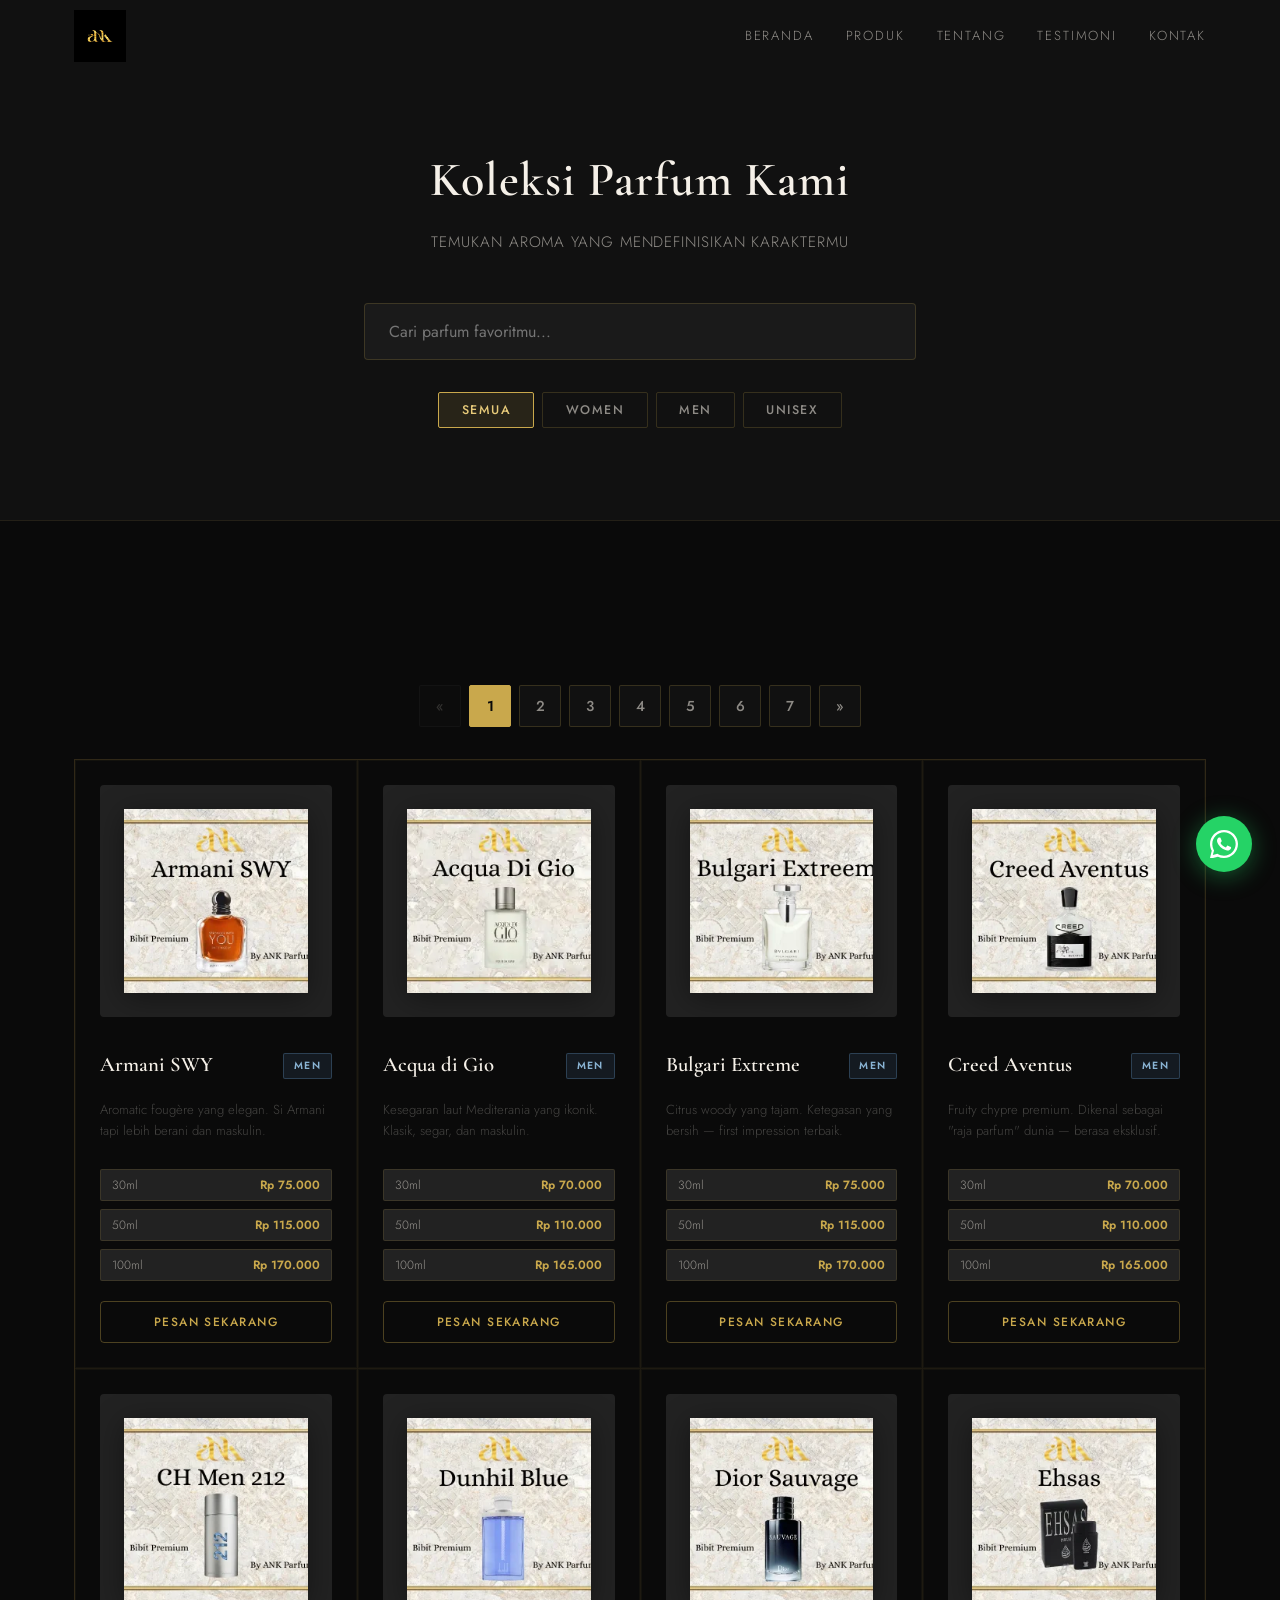
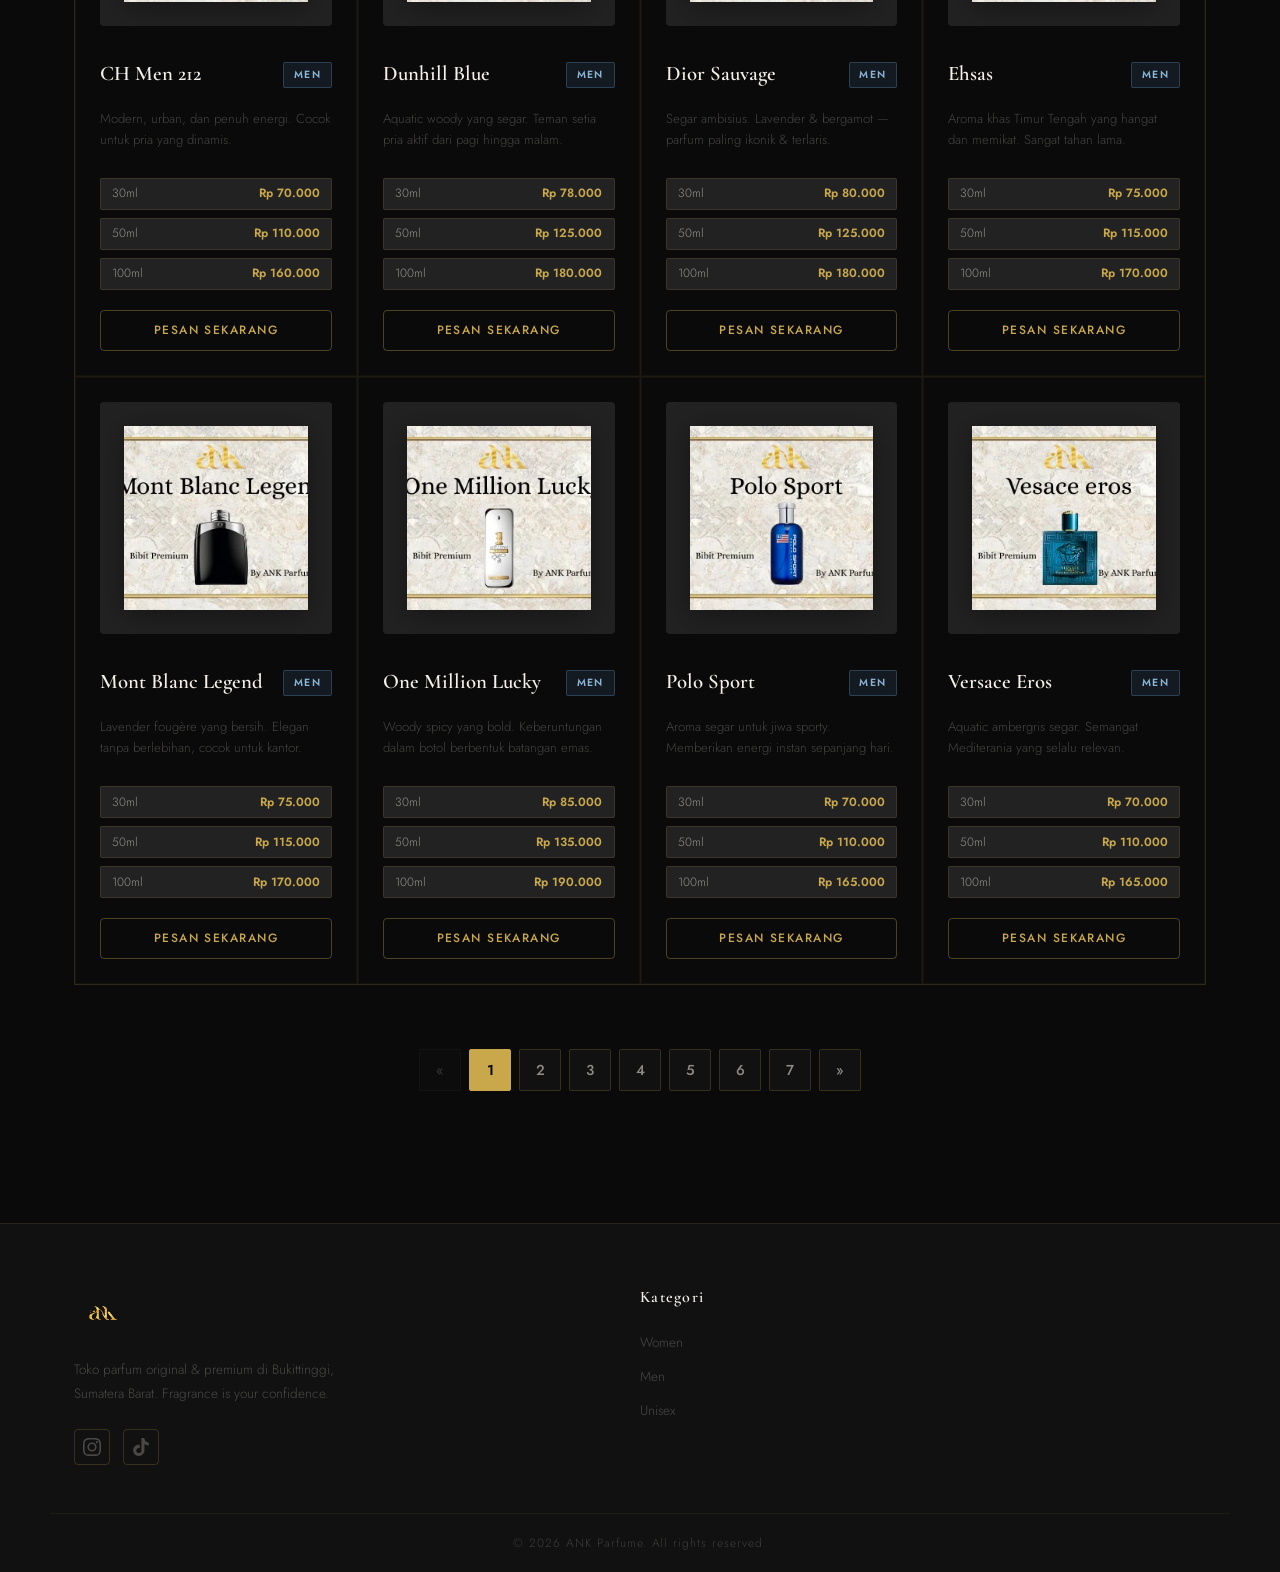
==== commit 9c638448: "commit" ====
--- a/produk.html
+++ b/produk.html
@@ -143,7 +143,7 @@
           <img src="img/ankparfume.webp" alt="ANK Parfume Logo" class="logo-img" width="90" height="90" />
         </a>
         <nav class="nav-links" id="navLinks" aria-label="Menu utama">
-          <a href="index.html#beranda" class="nav-link">Beranda</a>
+          <a href="index.html" class="nav-link">Beranda</a>
           <a href="produk.html" class="nav-link active-nav">Produk</a>
           <a href="index.html#tentang" class="nav-link">Tentang</a>
           <a href="index.html#testimoni" class="nav-link">Testimoni</a>
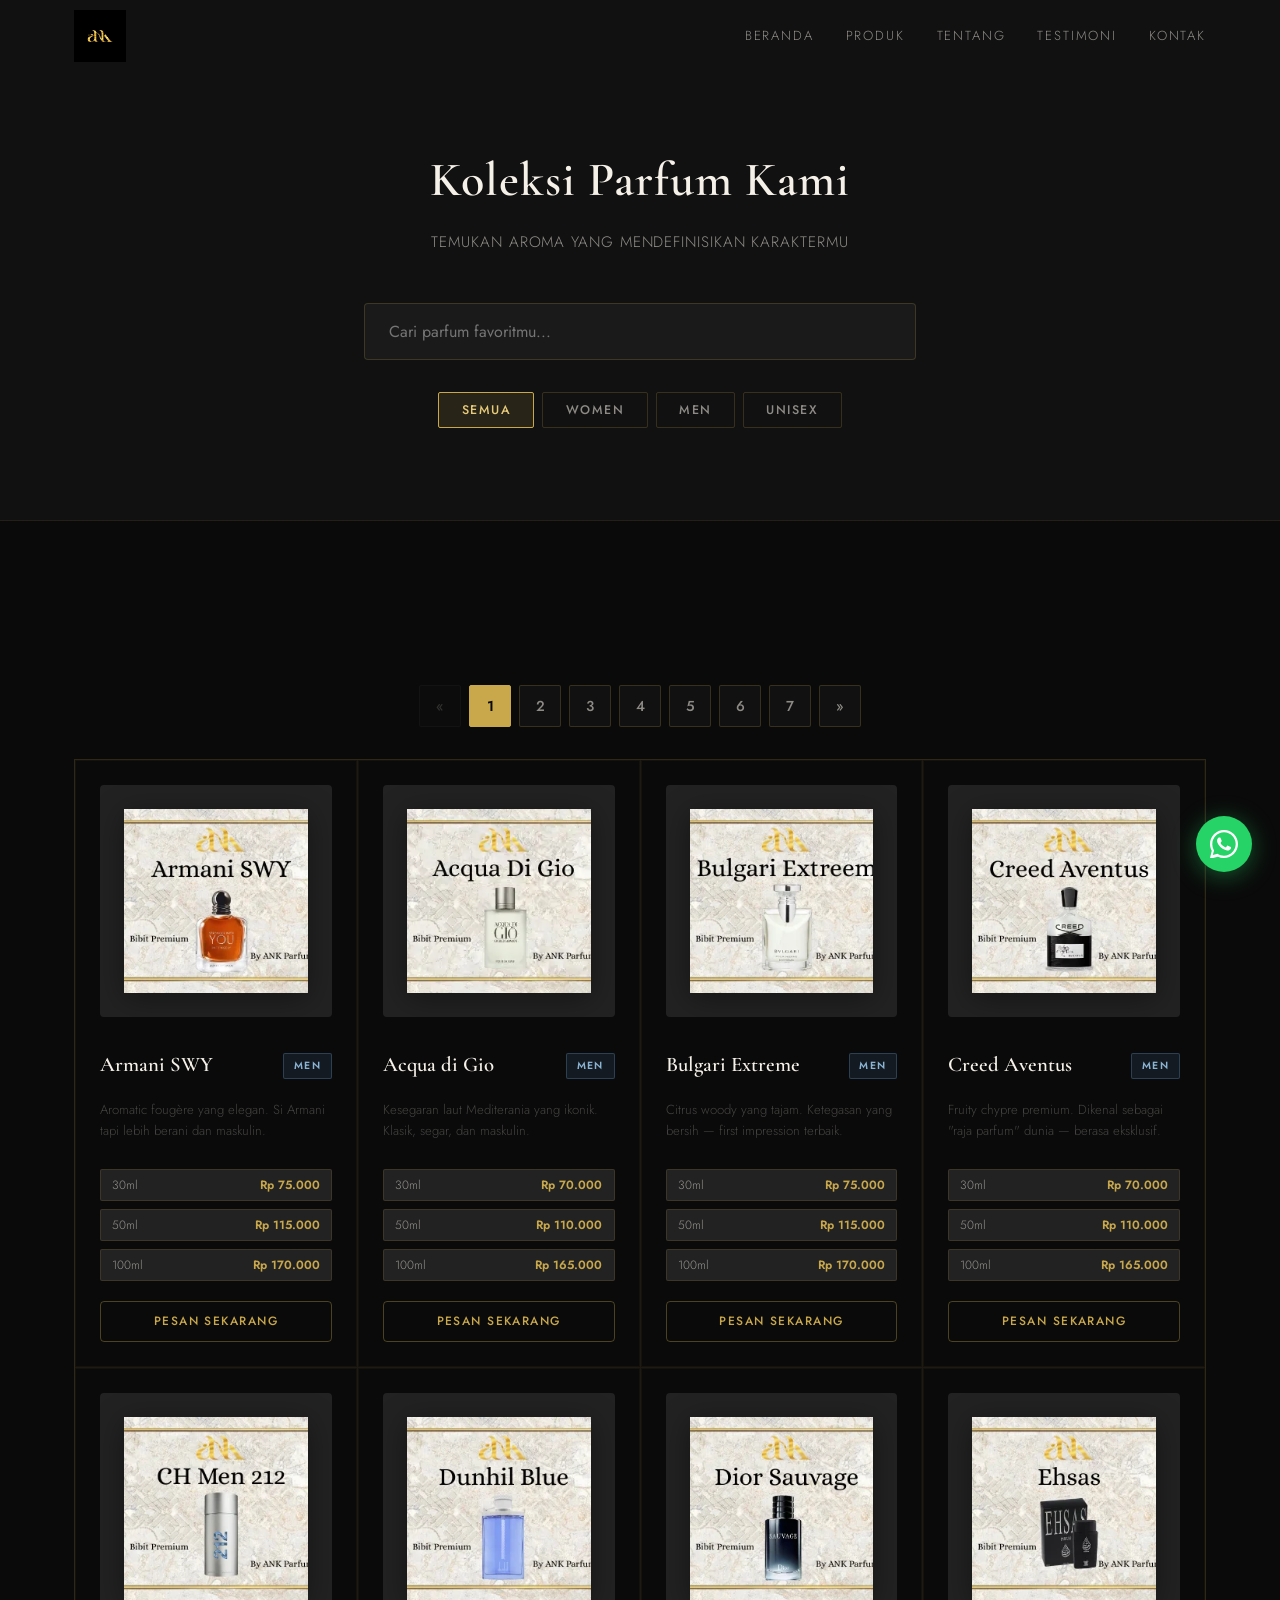
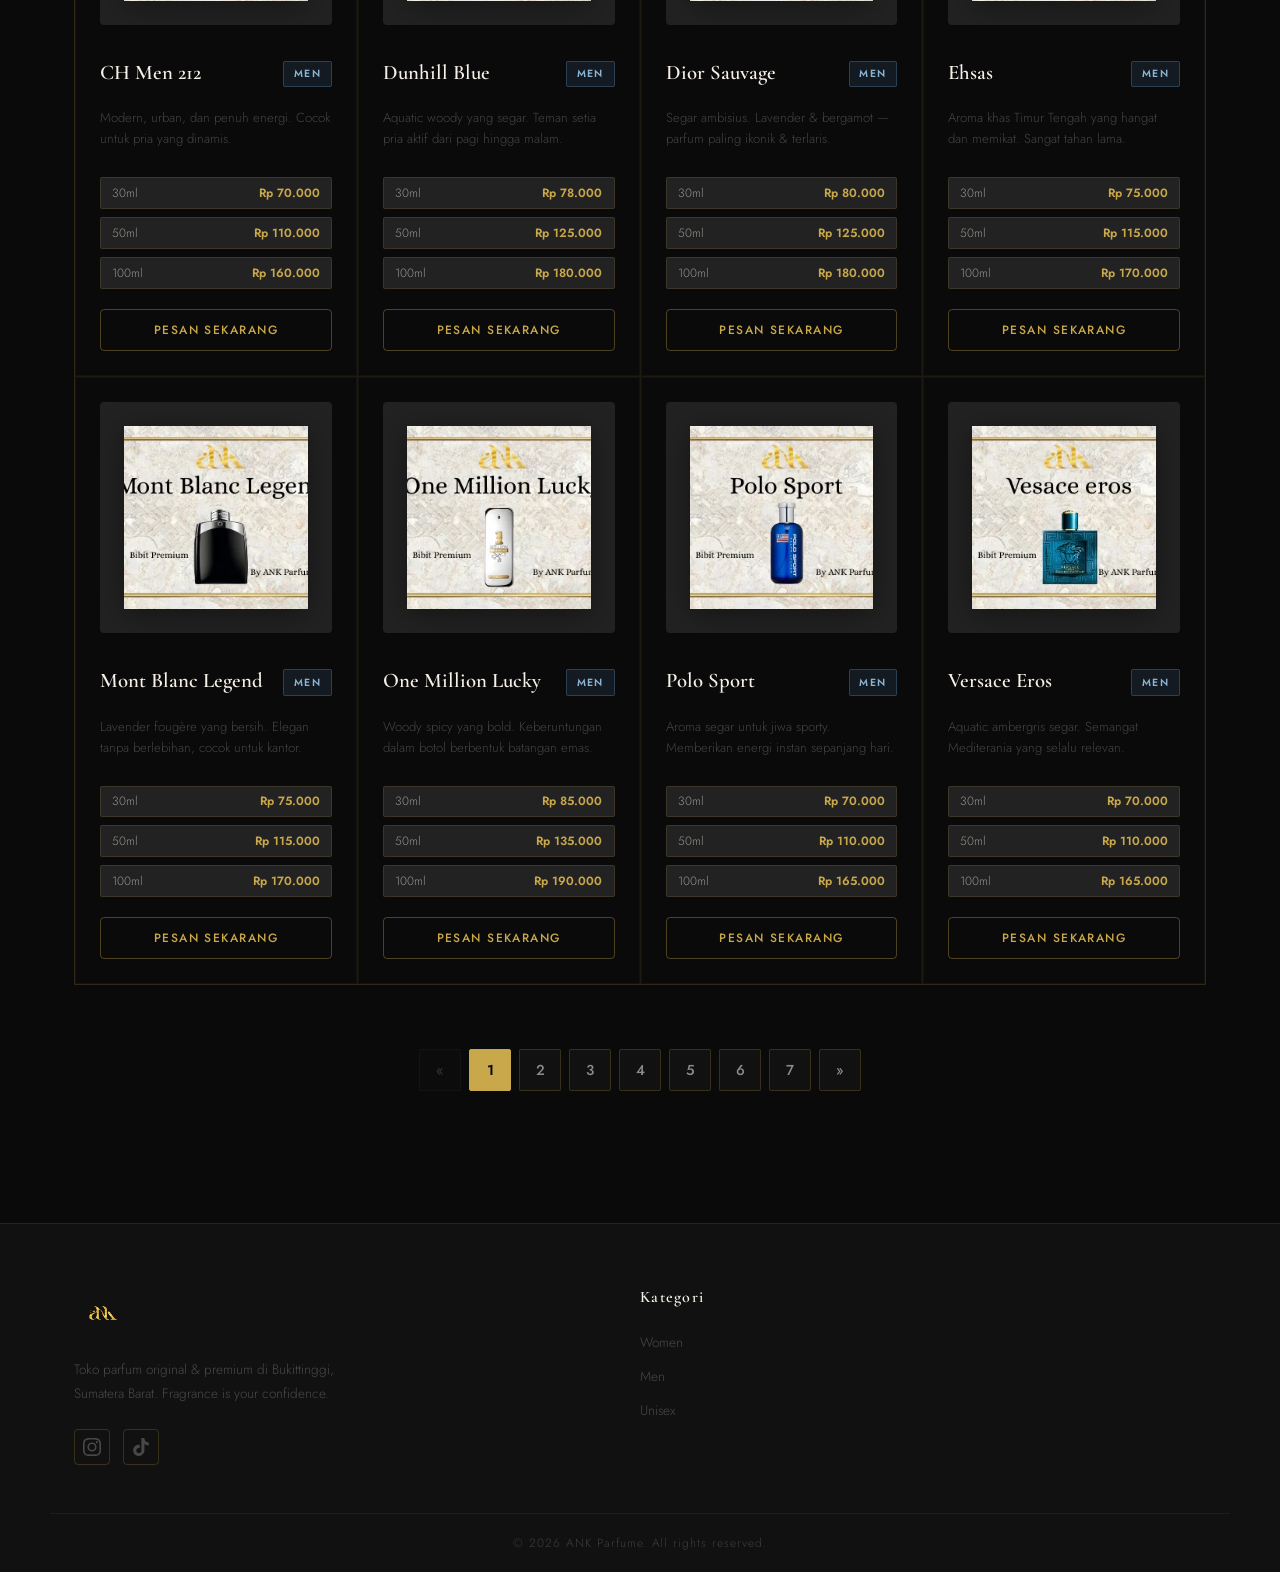
==== commit 415a61bd: "commit" ====
--- a/produk.html
+++ b/produk.html
@@ -52,13 +52,23 @@
 
     <link rel="icon" href="img/ankparfume.webp" />
 
+    <!-- Preload Critical Assets -->
+    <link rel="preload" href="img/ankparfume.webp" as="image" fetchpriority="high" />
+    <link rel="preload" href="style.css" as="style" />
+    <link rel="preload" href="products.js" as="script" />
+
     <!-- Google Fonts -->
     <link rel="preconnect" href="https://fonts.googleapis.com" />
     <link rel="preconnect" href="https://fonts.gstatic.com" crossorigin />
     <link
       href="https://fonts.googleapis.com/css2?family=Cormorant+Garamond:ital,wght@0,300;0,400;0,600;0,700;1,300;1,400&family=Jost:wght@300;400;500;600&display=swap"
       rel="stylesheet"
+      media="print" 
+      onload="this.media='all'"
     />
+    <noscript>
+      <link href="https://fonts.googleapis.com/css2?family=Cormorant+Garamond:ital,wght@0,300;0,400;0,600;0,700;1,300;1,400&family=Jost:wght@300;400;500;600&display=swap" rel="stylesheet" />
+    </noscript>
 
     <link rel="stylesheet" href="style.css" />
     <style>
@@ -140,7 +150,7 @@
     <header class="navbar" id="navbar">
       <div class="nav-container">
         <a href="index.html" class="nav-logo" aria-label="ANK Parfume Home">
-          <img src="img/ankparfume.webp" alt="ANK Parfume Logo" class="logo-img" width="90" height="90" />
+          <img src="img/ankparfume.webp" alt="ANK Parfume Logo" class="logo-img" width="90" height="90" fetchpriority="high" decoding="async" />
         </a>
         <nav class="nav-links" id="navLinks" aria-label="Menu utama">
           <a href="index.html" class="nav-link">Beranda</a>
--- a/style.css
+++ b/style.css
@@ -423,6 +423,8 @@
   background: var(--black-2);
   border-top: 1px solid rgba(201, 168, 76, 0.08);
   border-bottom: 1px solid rgba(201, 168, 76, 0.08);
+  content-visibility: auto;
+  contain-intrinsic-size: 0 500px;
 }
 .usp-grid {
   display: grid;
@@ -485,6 +487,8 @@
 .produk {
   padding: 100px 0;
   background: var(--black);
+  content-visibility: auto;
+  contain-intrinsic-size: 0 800px;
 }
 
 .filter-tabs {
@@ -732,6 +736,8 @@
   background: var(--black-2);
   border-top: 1px solid rgba(201, 168, 76, 0.08);
   border-bottom: 1px solid rgba(201, 168, 76, 0.08);
+  content-visibility: auto;
+  contain-intrinsic-size: 0 600px;
 }
 .tentang-inner {
   display: grid;
--- a/style.css
+++ b/style.css
@@ -423,6 +423,8 @@
   background: var(--black-2);
   border-top: 1px solid rgba(201, 168, 76, 0.08);
   border-bottom: 1px solid rgba(201, 168, 76, 0.08);
+  content-visibility: auto;
+  contain-intrinsic-size: 0 500px;
 }
 .usp-grid {
   display: grid;
@@ -485,6 +487,8 @@
 .produk {
   padding: 100px 0;
   background: var(--black);
+  content-visibility: auto;
+  contain-intrinsic-size: 0 800px;
 }
 
 .filter-tabs {
@@ -732,6 +736,8 @@
   background: var(--black-2);
   border-top: 1px solid rgba(201, 168, 76, 0.08);
   border-bottom: 1px solid rgba(201, 168, 76, 0.08);
+  content-visibility: auto;
+  contain-intrinsic-size: 0 600px;
 }
 .tentang-inner {
   display: grid;
